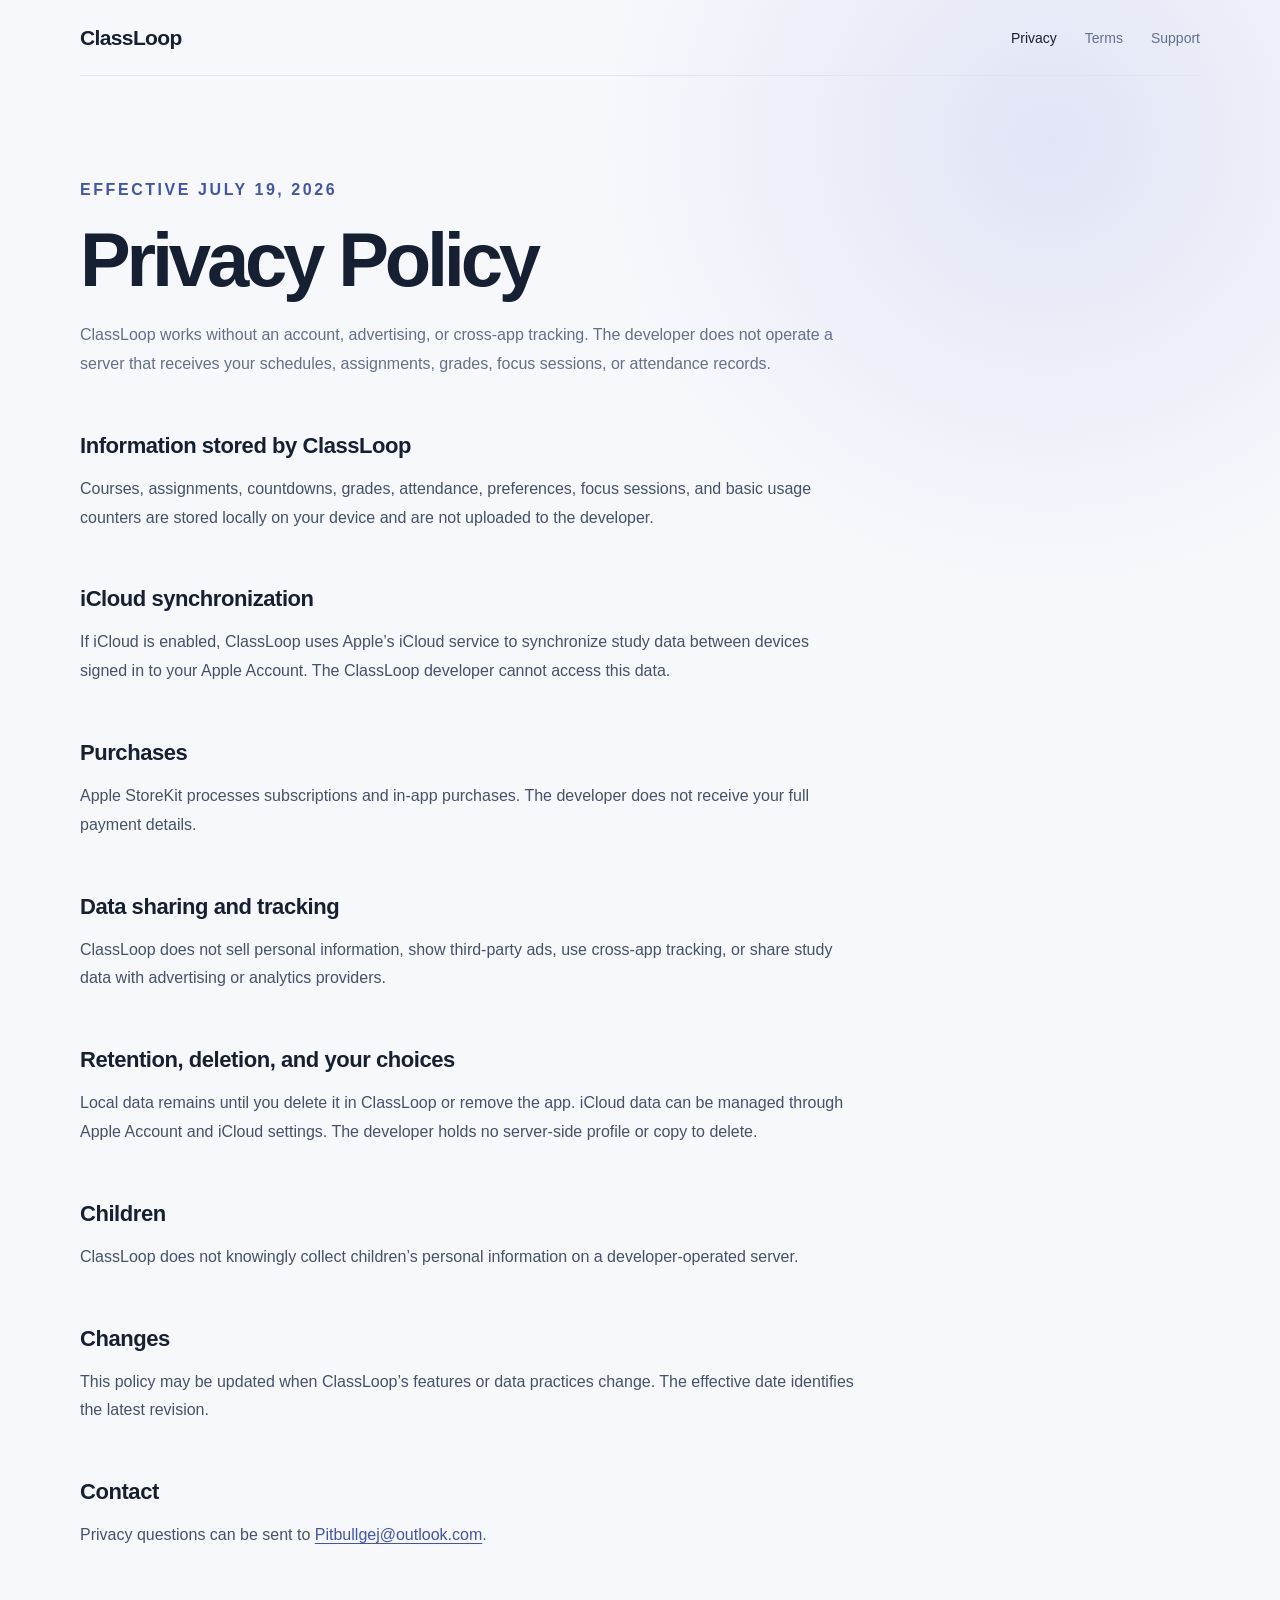
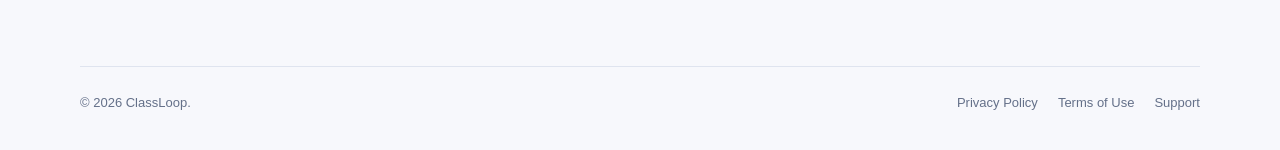
==== privacy/index.html @ 2d7bbf47 "Add ClassLoop privacy policy" ====
<!doctype html><html lang="en"><head><meta charset="utf-8"><meta name="viewport" content="width=device-width,initial-scale=1"><title>Privacy Policy · ClassLoop</title><link rel="stylesheet" href="/styles.css"></head><body><main class="shell"><header class="topbar"><a class="brand" href="/">ClassLoop</a><nav><a aria-current="page" href="/privacy/">Privacy</a><a href="/terms/">Terms</a><a href="/support/">Support</a></nav></header><article class="document"><p class="eyebrow">EFFECTIVE JULY 19, 2026</p><h1>Privacy Policy</h1><p class="summary">ClassLoop works without an account, advertising, or cross-app tracking. The developer does not operate a server that receives your schedules, assignments, grades, focus sessions, or attendance records.</p><h2>Information stored by ClassLoop</h2><p>Courses, assignments, countdowns, grades, attendance, preferences, focus sessions, and basic usage counters are stored locally on your device and are not uploaded to the developer.</p><h2>iCloud synchronization</h2><p>If iCloud is enabled, ClassLoop uses Apple’s iCloud service to synchronize study data between devices signed in to your Apple Account. The ClassLoop developer cannot access this data.</p><h2>Purchases</h2><p>Apple StoreKit processes subscriptions and in-app purchases. The developer does not receive your full payment details.</p><h2>Data sharing and tracking</h2><p>ClassLoop does not sell personal information, show third-party ads, use cross-app tracking, or share study data with advertising or analytics providers.</p><h2>Retention, deletion, and your choices</h2><p>Local data remains until you delete it in ClassLoop or remove the app. iCloud data can be managed through Apple Account and iCloud settings. The developer holds no server-side profile or copy to delete.</p><h2>Children</h2><p>ClassLoop does not knowingly collect children’s personal information on a developer-operated server.</p><h2>Changes</h2><p>This policy may be updated when ClassLoop’s features or data practices change. The effective date identifies the latest revision.</p><h2>Contact</h2><p>Privacy questions can be sent to <a href="mailto:Pitbullgej@outlook.com">Pitbullgej@outlook.com</a>.</p></article><footer><p>© 2026 ClassLoop.</p><div><a href="/privacy/">Privacy Policy</a><a href="/terms/">Terms of Use</a><a href="/support/">Support</a></div></footer></main></body></html>
---- styles.css ----
:root{--ink:#172032;--muted:#647089;--line:#dfe4ef;--paper:#f7f8fc;--card:#fff;--accent:#596dcc;--accent-dark:#4054b4}*{box-sizing:border-box}html{scroll-behavior:smooth}body{margin:0;color:var(--ink);background:radial-gradient(circle at 82% 8%,rgba(89,109,204,.14),transparent 28rem),var(--paper);font-family:-apple-system,BlinkMacSystemFont,"Segoe UI",sans-serif}a{color:inherit}.shell{width:min(1120px,calc(100% - 40px));margin:0 auto}.topbar{min-height:76px;display:flex;align-items:center;justify-content:space-between;border-bottom:1px solid var(--line)}.brand{font-size:21px;font-weight:720;letter-spacing:-.03em;text-decoration:none}nav{display:flex;gap:28px}nav a{color:var(--muted);font-size:14px;text-decoration:none}nav a:hover,nav a[aria-current=page]{color:var(--ink)}.hero{max-width:880px;padding:110px 0 92px}.eyebrow{color:var(--accent-dark);font-size:12px;font-weight:750;letter-spacing:.16em}h1{margin:18px 0 24px;font-size:clamp(48px,7vw,82px);line-height:.98;letter-spacing:-.055em}.lede,.summary{color:var(--muted);font-size:clamp(18px,2.2vw,23px);line-height:1.55}.lede{max-width:720px}.actions{display:flex;gap:12px;margin-top:38px}.actions a{padding:13px 18px;border-radius:12px;font-weight:650;text-decoration:none}.primary{color:#fff;background:var(--accent)}.primary:hover{background:var(--accent-dark)}.secondary{background:var(--card);border:1px solid var(--line)}.cards{display:grid;grid-template-columns:repeat(3,1fr);gap:16px;padding-bottom:90px}.cards article,.support-card{padding:28px;background:rgba(255,255,255,.86);border:1px solid var(--line);border-radius:20px;box-shadow:0 18px 60px rgba(27,39,76,.06)}.cards span{color:var(--accent-dark);font-size:12px;font-weight:750}.cards h2{margin:44px 0 10px;font-size:19px}.cards p{margin:0;color:var(--muted);line-height:1.6}.document{max-width:780px;padding:84px 0 100px}.document h1{font-size:clamp(48px,8vw,76px)}.document h2{margin:54px 0 12px;font-size:22px;letter-spacing:-.02em}.document p{font-size:16px;line-height:1.8}.document p:not(.eyebrow):not(.summary){color:#46516a}.document a{color:var(--accent-dark);text-underline-offset:3px}.document-separator{margin:58px 0;border:0;border-top:1px solid var(--line)}.support-card{display:flex;flex-direction:column;gap:7px;margin:42px 0 56px;text-decoration:none}.support-card span,.support-card small{color:var(--muted)}.support-card strong{color:var(--accent-dark);font-size:23px}.support-card small{margin-top:9px;line-height:1.5}footer{display:flex;justify-content:space-between;gap:24px;padding:28px 0 40px;border-top:1px solid var(--line);color:var(--muted);font-size:13px}footer p{margin:0}footer div{display:flex;gap:20px}footer a{text-decoration:none}@media(max-width:760px){.shell{width:min(100% - 28px,1120px)}.hero{padding:76px 0 64px}.cards{grid-template-columns:1fr;padding-bottom:64px}.cards h2{margin-top:24px}.document{padding:64px 0 76px}footer{flex-direction:column}footer div{flex-wrap:wrap}}
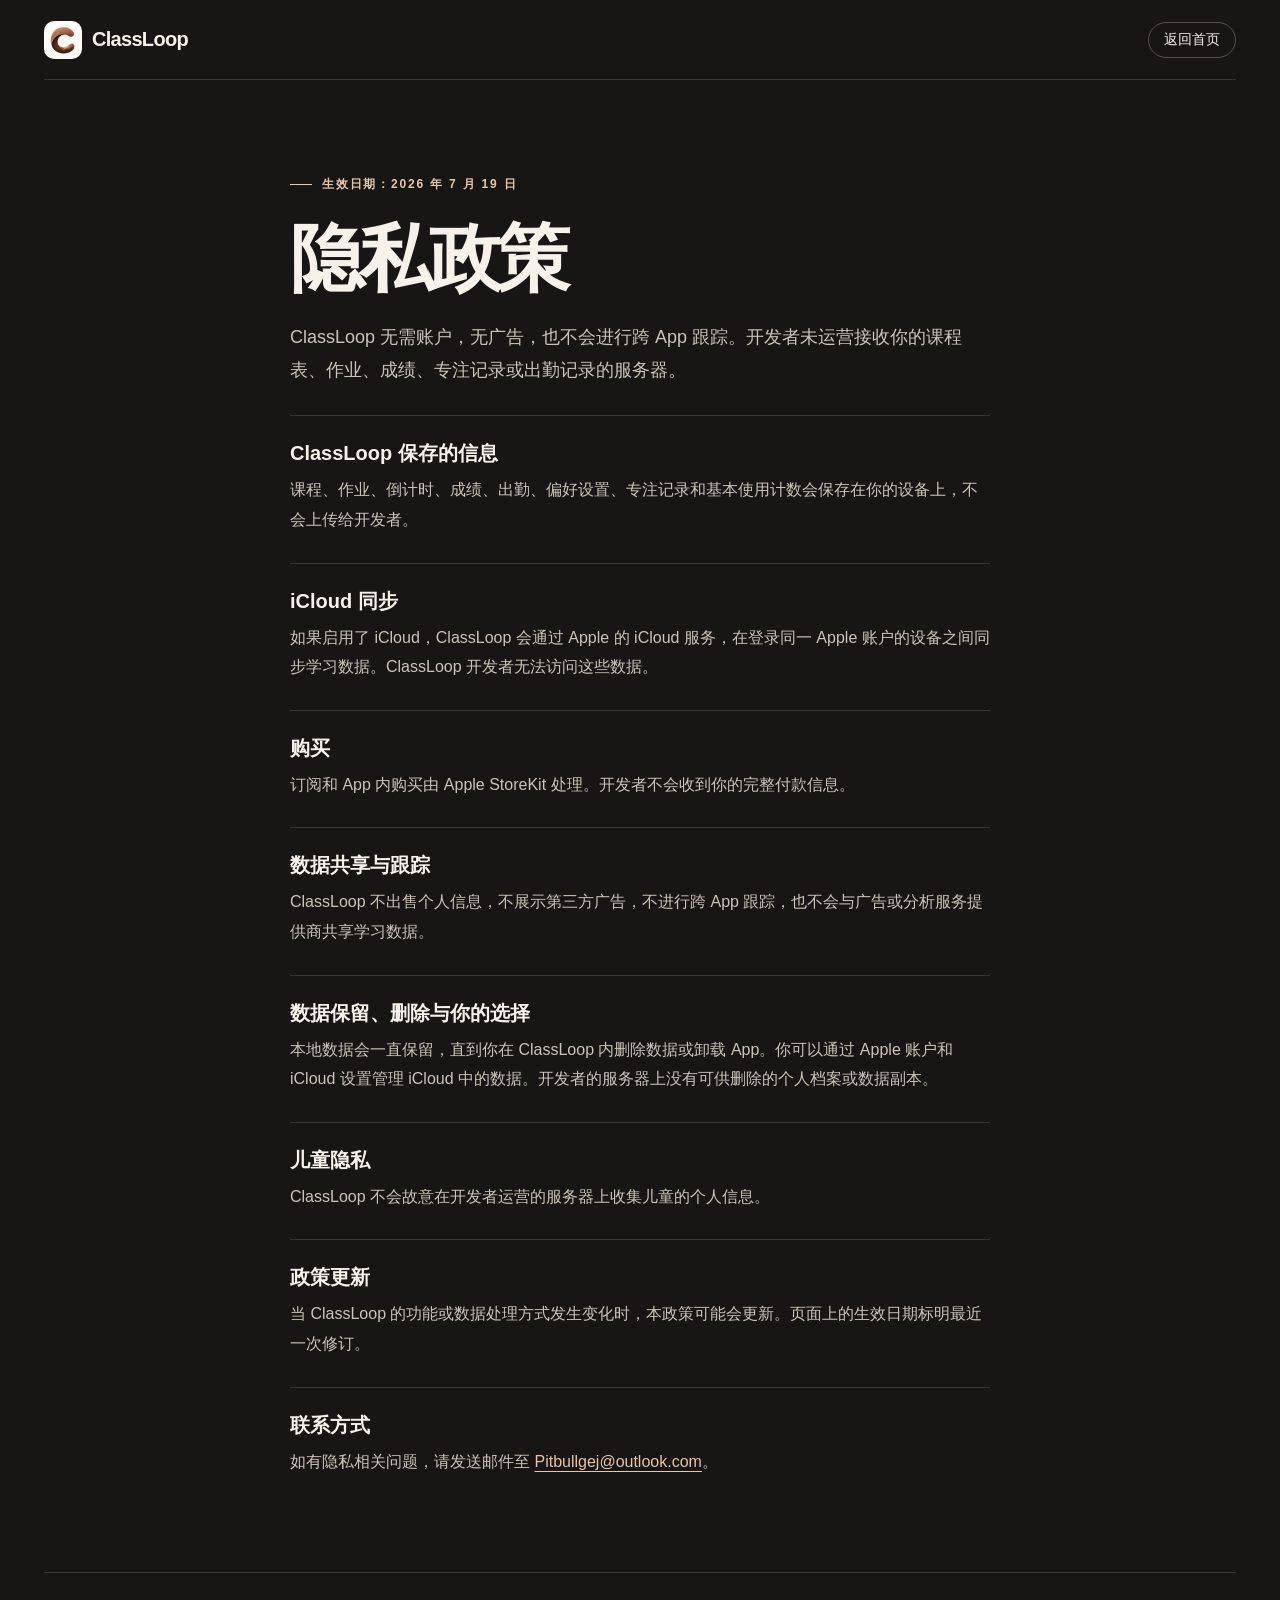
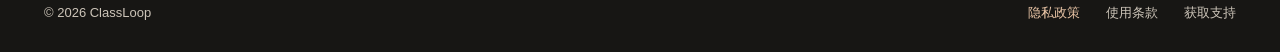
==== commit a2835a32: "Publish ClassLoop product homepage and localized support pages" ====
--- a/privacy/index.html
+++ b/privacy/index.html
@@ -1 +1,36 @@
-<!doctype html><html lang="en"><head><meta charset="utf-8"><meta name="viewport" content="width=device-width,initial-scale=1"><title>Privacy Policy · ClassLoop</title><link rel="stylesheet" href="/styles.css"></head><body><main class="shell"><header class="topbar"><a class="brand" href="/">ClassLoop</a><nav><a aria-current="page" href="/privacy/">Privacy</a><a href="/terms/">Terms</a><a href="/support/">Support</a></nav></header><article class="document"><p class="eyebrow">EFFECTIVE JULY 19, 2026</p><h1>Privacy Policy</h1><p class="summary">ClassLoop works without an account, advertising, or cross-app tracking. The developer does not operate a server that receives your schedules, assignments, grades, focus sessions, or attendance records.</p><h2>Information stored by ClassLoop</h2><p>Courses, assignments, countdowns, grades, attendance, preferences, focus sessions, and basic usage counters are stored locally on your device and are not uploaded to the developer.</p><h2>iCloud synchronization</h2><p>If iCloud is enabled, ClassLoop uses Apple’s iCloud service to synchronize study data between devices signed in to your Apple Account. The ClassLoop developer cannot access this data.</p><h2>Purchases</h2><p>Apple StoreKit processes subscriptions and in-app purchases. The developer does not receive your full payment details.</p><h2>Data sharing and tracking</h2><p>ClassLoop does not sell personal information, show third-party ads, use cross-app tracking, or share study data with advertising or analytics providers.</p><h2>Retention, deletion, and your choices</h2><p>Local data remains until you delete it in ClassLoop or remove the app. iCloud data can be managed through Apple Account and iCloud settings. The developer holds no server-side profile or copy to delete.</p><h2>Children</h2><p>ClassLoop does not knowingly collect children’s personal information on a developer-operated server.</p><h2>Changes</h2><p>This policy may be updated when ClassLoop’s features or data practices change. The effective date identifies the latest revision.</p><h2>Contact</h2><p>Privacy questions can be sent to <a href="mailto:Pitbullgej@outlook.com">Pitbullgej@outlook.com</a>.</p></article><footer><p>© 2026 ClassLoop.</p><div><a href="/privacy/">Privacy Policy</a><a href="/terms/">Terms of Use</a><a href="/support/">Support</a></div></footer></main></body></html>
+<!doctype html>
+<html lang="zh-CN">
+<head>
+  <meta charset="utf-8">
+  <meta name="viewport" content="width=device-width, initial-scale=1">
+  <meta name="theme-color" content="#171614">
+  <title>隐私政策 · ClassLoop</title>
+  <link rel="icon" href="../assets/icon.webp" type="image/webp">
+  <link rel="stylesheet" href="../home.css">
+</head>
+<body class="info-page">
+  <header class="bar wrap">
+    <a class="brand" href="../"><img src="../assets/icon.webp" width="38" height="38" alt="">ClassLoop</a>
+    <nav aria-label="主导航"><a class="nav-download" href="../">返回首页</a></nav>
+  </header>
+  <main class="wrap">
+    <article class="info-document">
+      <p class="eyebrow"><span></span>生效日期：2026 年 7 月 19 日</p>
+      <h1>隐私政策</h1>
+      <p class="info-lead">ClassLoop 无需账户，无广告，也不会进行跨 App 跟踪。开发者未运营接收你的课程表、作业、成绩、专注记录或出勤记录的服务器。</p>
+      <section><h2>ClassLoop 保存的信息</h2><p>课程、作业、倒计时、成绩、出勤、偏好设置、专注记录和基本使用计数会保存在你的设备上，不会上传给开发者。</p></section>
+      <section><h2>iCloud 同步</h2><p>如果启用了 iCloud，ClassLoop 会通过 Apple 的 iCloud 服务，在登录同一 Apple 账户的设备之间同步学习数据。ClassLoop 开发者无法访问这些数据。</p></section>
+      <section><h2>购买</h2><p>订阅和 App 内购买由 Apple StoreKit 处理。开发者不会收到你的完整付款信息。</p></section>
+      <section><h2>数据共享与跟踪</h2><p>ClassLoop 不出售个人信息，不展示第三方广告，不进行跨 App 跟踪，也不会与广告或分析服务提供商共享学习数据。</p></section>
+      <section><h2>数据保留、删除与你的选择</h2><p>本地数据会一直保留，直到你在 ClassLoop 内删除数据或卸载 App。你可以通过 Apple 账户和 iCloud 设置管理 iCloud 中的数据。开发者的服务器上没有可供删除的个人档案或数据副本。</p></section>
+      <section><h2>儿童隐私</h2><p>ClassLoop 不会故意在开发者运营的服务器上收集儿童的个人信息。</p></section>
+      <section><h2>政策更新</h2><p>当 ClassLoop 的功能或数据处理方式发生变化时，本政策可能会更新。页面上的生效日期标明最近一次修订。</p></section>
+      <section><h2>联系方式</h2><p>如有隐私相关问题，请发送邮件至 <a href="mailto:Pitbullgej@outlook.com">Pitbullgej@outlook.com</a>。</p></section>
+    </article>
+  </main>
+  <footer class="wrap footer">
+    <span>© 2026 ClassLoop</span>
+    <nav aria-label="页脚导航"><a href="../privacy/" aria-current="page">隐私政策</a><a href="../terms/">使用条款</a><a href="../support/">获取支持</a></nav>
+  </footer>
+</body>
+</html>
--- a/home.css
+++ b/home.css
@@ -0,0 +1,215 @@
+:root {
+  color-scheme: light;
+  --paper: #f5f4f0;
+  --ink: #24231f;
+  --muted: #625e56;
+  --line: #dcd8ce;
+  --accent: #795840;
+  font-family: -apple-system, BlinkMacSystemFont, "PingFang SC", "Microsoft YaHei", sans-serif;
+}
+*, *::before, *::after { box-sizing: border-box; }
+body { margin: 0; background: var(--paper); color: var(--ink); }
+a { color: inherit; text-decoration: none; }
+a:focus-visible { outline: 2px solid var(--accent); outline-offset: 5px; }
+.wrap { width: min(1200px, calc(100% - 88px)); margin-inline: auto; }
+.bar, .footer { display: flex; align-items: center; justify-content: space-between; gap: 18px; }
+.bar { min-height: 80px; border-bottom: 1px solid var(--line); }
+.brand, nav { display: flex; align-items: center; gap: 10px; }
+.brand { font-size: 20px; font-weight: 750; letter-spacing: -.035em; }
+.brand img { border-radius: 10px; }
+nav { gap: 26px; font-size: 14px; }
+nav a:hover { color: var(--accent); text-decoration: underline; text-underline-offset: 5px; }
+.nav-download { padding: 8px 15px; border: 1px solid var(--line); border-radius: 99px; }
+.hero { display: grid; grid-template-columns: .95fr 1.05fr; align-items: center; gap: clamp(32px, 7vw, 104px); padding-block: 54px 64px; }
+h1, h2, h3, p { margin: 0; }
+.eyebrow { display: flex; gap: 10px; align-items: center; color: var(--accent); font-size: 12px; font-weight: 650; letter-spacing: .15em; }
+.eyebrow span { width: 22px; height: 1px; background: currentColor; }
+h1 { margin-top: 25px; font-size: clamp(46px, 5.4vw, 79px); line-height: 1.12; letter-spacing: -.07em; font-weight: 730; }
+.period { color: var(--accent); }
+.lede { max-width: 25em; margin-top: 25px; color: var(--muted); font-size: 17px; line-height: 1.9; }
+.downloads { display: flex; align-items: center; flex-wrap: wrap; gap: 20px; margin-top: 33px; }
+.download { display: flex; align-items: center; gap: 11px; min-height: 57px; border-radius: 8px; padding: 10px 15px; background: var(--ink); color: #fff; font-size: 14px; font-weight: 650; }
+.download:hover { background: #49372c; }
+.coming { font-size: 13px; font-weight: 650; }
+.download small, .coming small { display: block; margin-top: 3px; font-size: 11px; font-weight: 500; }
+.download small { color: #e2ddd6; }
+.coming small { color: var(--muted); }
+.week { min-width: 0; margin: 0; }
+.device-stage { display: grid; place-items: center; padding: 40px 24px; border-radius: 20px; background: radial-gradient(ellipse at 47% 18%, #f4e9dc, #d7c6b5); }
+.week img { display: block; width: min(58%, 240px); height: auto; border: 5px solid #272421; border-radius: 29px; box-shadow: 0 24px 46px #4a31254d, 0 0 0 1px #fff5; }
+.week figcaption { margin-top: 12px; color: var(--muted); text-align: center; font-size: 11px; letter-spacing: .04em; }
+.features { padding-block: 62px 72px; border-top: 1px solid var(--line); }
+.section-heading h2 { margin-top: 14px; font-size: clamp(28px, 4vw, 49px); line-height: 1.2; letter-spacing: -.05em; }
+.details { display: grid; grid-template-columns: repeat(2, minmax(0, 1fr)); gap: 28px; margin-top: 27px; }
+.feature { border-top: 1px solid var(--line); padding: 19px 0 0; }
+.feature h3 { margin-block: 8px; font-size: clamp(18px, 2vw, 24px); }
+.feature p { max-width: 30em; color: var(--muted); line-height: 1.8; font-size: 14px; }
+.feature .number { color: var(--accent); font-size: 12px; font-weight: 650; }
+.footer { min-height: 80px; padding-block: 18px; border-top: 1px solid var(--line); color: var(--muted); font-size: 13px; }
+.footer nav { flex-wrap: wrap; font-size: inherit; }
+@media (max-width: 820px) {
+  .wrap { width: calc(100% - 56px); }
+  .hero { grid-template-columns: 1fr; gap: 30px; padding-block: 39px; }
+  .week { width: min(100%, 550px); }
+}
+@media (max-width: 480px) {
+  .wrap { width: calc(100% - 36px); }
+  .bar { min-height: 65px; gap: 8px; }
+  .brand { font-size: 18px; gap: 7px; }
+  .brand img { width: 29px; height: 29px; }
+  nav { gap: 12px; font-size: 13px; }
+  .nav-download { padding: 6px 8px; }
+  .device-stage { padding-block: 25px; }
+  .features { padding-block: 38px; }
+  .details { grid-template-columns: 1fr; }
+  .footer { align-items: flex-start; flex-direction: column; justify-content: center; }
+}
+
+body { background: #171614; color: #f6f2ea; }
+.bar { border-color: #393631; }
+.bar nav a:hover { color: #e9c5a6; }
+.nav-download { border-color: #59534b; }
+.hero { padding-block: 66px 73px; gap: clamp(35px, 7vw, 96px); }
+.hero .eyebrow, .period { color: #e9c5a6; }
+.hero h1 { font-size: clamp(48px, 6.7vw, 92px); font-weight: 720; line-height: 1.08; }
+.lede { color: #ccc4b8; }
+.download { color: #201d19; background: #f5ede1; border-radius: 11px; transition: background .25s, transform .25s; }
+.download:hover { background: #fff; transform: translateY(-2px); }
+.download small { color: #544b42; }
+.coming small, .week figcaption { color: #c7bcb0; }
+.device-stage {
+  position: relative;
+  display: block;
+  aspect-ratio: 1.13;
+  overflow: hidden;
+  isolation: isolate;
+  padding: 0;
+  background: radial-gradient(ellipse at 56% 83%, #b2947d 0%, #675346 56%, #372f29 100%);
+  border: 1px solid #736053;
+  border-radius: 22px;
+}
+.device-stage::before {
+  position: absolute;
+  inset: 0;
+  content: "";
+  pointer-events: none;
+  background: radial-gradient(ellipse at 48% 100%, #fff5dd52, transparent 68%);
+}
+.device-shot {
+  position: absolute;
+  top: 9%;
+  left: 17%;
+  width: 66%;
+  transform: translate3d(0, var(--shot-y, 0px), 0);
+}
+.week img {
+  width: 100%;
+  max-width: none;
+  border: 4px solid #272421;
+  border-radius: 26px;
+  box-shadow: 0 16px 48px #25170e80;
+}
+.week figcaption { text-align: left; }
+.features { background: var(--paper); color: var(--ink); padding-block: clamp(52px, 8vw, 104px); }
+.feature-layout { display: grid; grid-template-columns: minmax(0, .95fr) minmax(0, 1.05fr); align-items: center; gap: clamp(28px, 7vw, 100px); }
+.today-shot { margin: 0; background: #e9e5df; padding: 24px 20px 17px; border-radius: 20px; text-align: center; }
+.today-shot img { display: block; margin-inline: auto; width: min(52%, 204px); height: auto; border: 3px solid #272421; border-radius: 22px; }
+.today-shot figcaption { margin-top: 12px; font-size: 11px; color: var(--muted); }
+.details { display: grid; grid-template-columns: 1fr; gap: 16px; }
+.feature { padding-top: 13px; }
+.end-download { display: inline-flex; gap: 9px; margin-top: 24px; font-size: 14px; font-weight: 700; color: var(--accent); }
+.end-download:hover { text-decoration: underline; text-underline-offset: 5px; }
+.footer { border: 0; color: #ccc4b8; }
+
+@media (prefers-reduced-motion: no-preference) {
+  .intro > * { animation: arrive .7s cubic-bezier(.21,.72,.21,1) both; }
+  .intro h1 { animation-delay: .07s; }
+  .intro .lede { animation-delay: .14s; }
+  .intro .downloads { animation-delay: .21s; }
+  .week { animation: arrive .8s .09s cubic-bezier(.21,.72,.21,1) both; }
+  
+  .week img { animation: screen-arrive .95s .12s cubic-bezier(.16,1,.3,1) both; }
+  @keyframes screen-arrive { from { opacity: .35; transform: translateY(42px) scale(.96); } to { opacity: 1; transform: translateY(0) scale(1); } }
+  @keyframes arrive { from { opacity: 0; transform: translateY(15px); } to { opacity: 1; transform: translateY(0); } }
+
+  .feature-layout.in-view .today-shot, .feature-layout.in-view .feature-content { animation: arrive .7s cubic-bezier(.21,.72,.21,1) both; }
+  .feature-layout.in-view .feature-content { animation-delay: .08s; }
+}
+@media (max-width: 820px) {
+  .hero { gap: 23px; padding-block: 28px 32px; }
+  .hero h1 { margin-top: 15px; font-size: clamp(41px, 8vw, 65px); }
+  .lede { margin-top: 12px; font-size: 15px; line-height: 1.65; }
+  .downloads { margin-top: 17px; gap: 16px; }
+  .download { min-height: 49px; }
+  .device-stage { aspect-ratio: 1.27; }
+  .feature-layout { grid-template-columns: 1fr; }
+  .today-shot { order: 1; }
+}
+@media (prefers-reduced-motion: reduce) {
+  .download { transition: none; }
+  .download:hover, .device-shot { transform: none; }
+}
+
+.info-document {
+  max-width: 700px;
+  margin-inline: auto;
+  padding-block: clamp(46px, 8vw, 96px);
+}
+.info-document .eyebrow, .info-document a { color: #e9c5a6; }
+.info-document h1 { font-size: clamp(42px, 7vw, 74px); }
+.info-document p:not(.eyebrow) { color: #ccc4b8; line-height: 1.85; }
+.info-document .info-lead { margin-top: 20px; font-size: 18px; }
+.info-document section {
+  margin-top: 28px;
+  padding-top: 24px;
+  border-top: 1px solid #393631;
+}
+.info-document section h2 { margin-bottom: 8px; font-size: 20px; }
+.info-document section p + p { margin-top: 10px; }
+.info-document section a { text-decoration: underline; text-underline-offset: 4px; }
+.info-page .footer { border-top: 1px solid #393631; }
+.info-page .footer [aria-current="page"] { color: #e9c5a6; }
+.contact-card {
+  display: grid;
+  gap: 6px;
+  margin-top: 24px;
+  padding: 18px;
+  border: 1px solid #59534b;
+  border-radius: 11px;
+  background: #211e1a;
+  overflow-wrap: anywhere;
+}
+.contact-card:hover { border-color: #e9c5a6; }
+.contact-card small { color: #ccc4b8; }
+
+.pro {
+  padding-block: clamp(48px, 8vw, 92px);
+  border-bottom: 1px solid #393631;
+}
+.pro .eyebrow, .plan-cycle, .pro-note a { color: #e9c5a6; }
+.pro-lead, .pro-note, .pro-plans article > p:last-child { color: #ccc4b8; line-height: 1.75; }
+.pro-lead { margin-top: 14px; }
+.pro-plans {
+  display: grid;
+  grid-template-columns: repeat(3, minmax(0, 1fr));
+  gap: 12px;
+  margin-top: 26px;
+}
+.pro-plans article {
+  padding: 21px;
+  border: 1px solid #4b4036;
+  border-radius: 12px;
+  background: #211e1a;
+}
+.plan-cycle { margin-bottom: 10px; font-size: 12px; }
+.pro-plans h3 { margin-bottom: 7px; font-size: 22px; }
+.pro-plans article > p:last-child, .pro-note { font-size: 14px; }
+.pro-note { margin-top: 17px; }
+.pro-note a { text-decoration: underline; text-underline-offset: 4px; }
+.pro-download { display: inline-flex; margin-top: 20px; }
+@media (max-width: 640px) {
+  .pro-plans { grid-template-columns: 1fr; }
+}
+@media (max-width: 360px) {
+  .bar nav { gap: 8px; }
+}
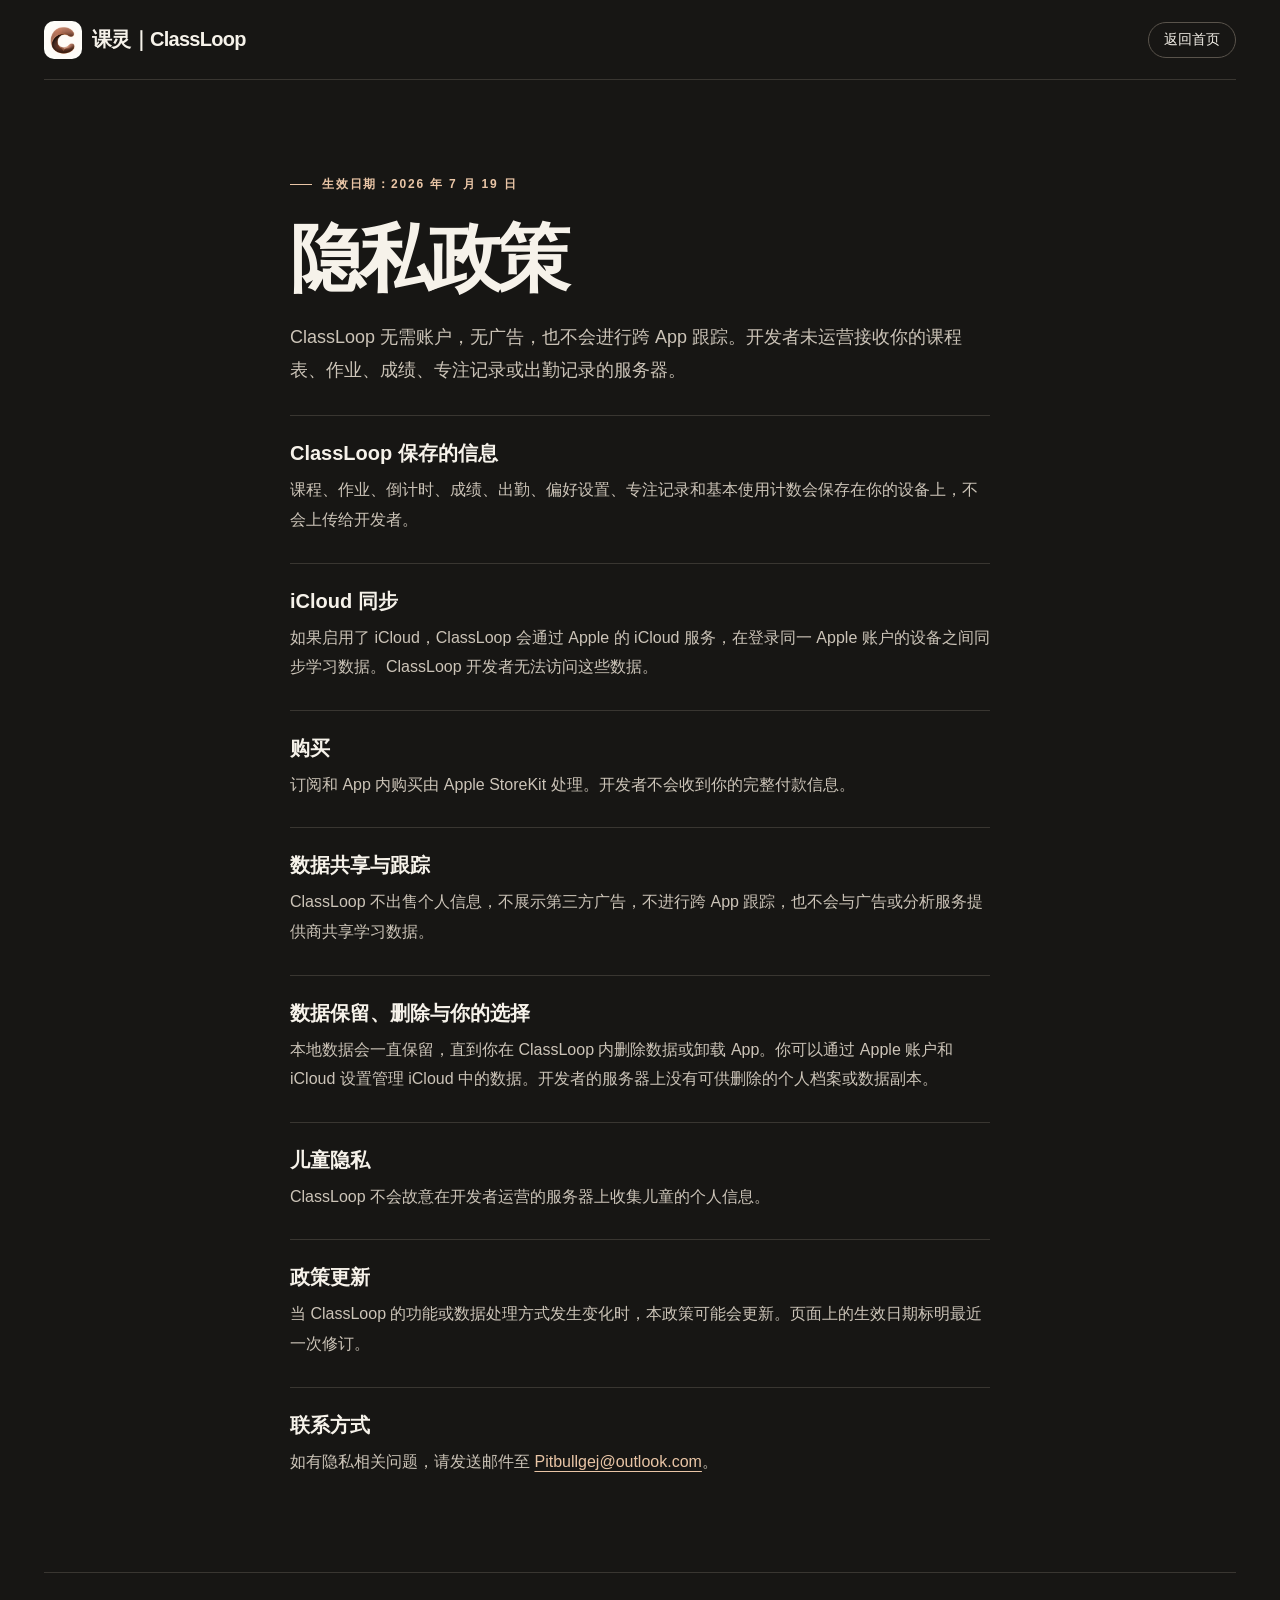
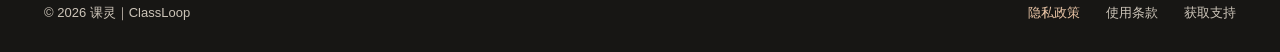
==== commit 36f62d86: "Update ClassLoop branding and feature showcase" ====
--- a/privacy/index.html
+++ b/privacy/index.html
@@ -4,13 +4,13 @@
   <meta charset="utf-8">
   <meta name="viewport" content="width=device-width, initial-scale=1">
   <meta name="theme-color" content="#171614">
-  <title>隐私政策 · ClassLoop</title>
+  <title>隐私政策 · 课灵｜ClassLoop</title>
   <link rel="icon" href="../assets/icon.webp" type="image/webp">
   <link rel="stylesheet" href="../home.css">
 </head>
 <body class="info-page">
   <header class="bar wrap">
-    <a class="brand" href="../"><img src="../assets/icon.webp" width="38" height="38" alt="">ClassLoop</a>
+    <a class="brand" href="../"><img src="../assets/icon.webp" width="38" height="38" alt="">课灵｜ClassLoop</a>
     <nav aria-label="主导航"><a class="nav-download" href="../">返回首页</a></nav>
   </header>
   <main class="wrap">
@@ -29,7 +29,7 @@
     </article>
   </main>
   <footer class="wrap footer">
-    <span>© 2026 ClassLoop</span>
+    <span>© 2026 课灵｜ClassLoop</span>
     <nav aria-label="页脚导航"><a href="../privacy/" aria-current="page">隐私政策</a><a href="../terms/">使用条款</a><a href="../support/">获取支持</a></nav>
   </footer>
 </body>
--- a/home.css
+++ b/home.css
@@ -122,17 +122,17 @@
 .footer { border: 0; color: #ccc4b8; }
 
 @media (prefers-reduced-motion: no-preference) {
-  .intro > * { animation: arrive .7s cubic-bezier(.21,.72,.21,1) both; }
+  .intro > * { animation: arrive .82s cubic-bezier(.21,.72,.21,1) both; }
   .intro h1 { animation-delay: .07s; }
   .intro .lede { animation-delay: .14s; }
   .intro .downloads { animation-delay: .21s; }
-  .week { animation: arrive .8s .09s cubic-bezier(.21,.72,.21,1) both; }
+  .week { animation: arrive .92s .09s cubic-bezier(.21,.72,.21,1) both; }
   
-  .week img { animation: screen-arrive .95s .12s cubic-bezier(.16,1,.3,1) both; }
+  .week img { animation: screen-arrive 1.08s .12s cubic-bezier(.16,1,.3,1) both; }
   @keyframes screen-arrive { from { opacity: .35; transform: translateY(42px) scale(.96); } to { opacity: 1; transform: translateY(0) scale(1); } }
   @keyframes arrive { from { opacity: 0; transform: translateY(15px); } to { opacity: 1; transform: translateY(0); } }
 
-  .feature-layout.in-view .today-shot, .feature-layout.in-view .feature-content { animation: arrive .7s cubic-bezier(.21,.72,.21,1) both; }
+  .feature-layout.in-view .today-shot, .feature-layout.in-view .feature-content { animation: arrive .82s cubic-bezier(.21,.72,.21,1) both; }
   .feature-layout.in-view .feature-content { animation-delay: .08s; }
 }
 @media (max-width: 820px) {
@@ -213,3 +213,149 @@
 @media (max-width: 360px) {
   .bar nav { gap: 8px; }
 }
+
+.features-heading { margin-bottom: clamp(24px, 5vw, 52px); }
+.features-heading > p:last-child {
+  margin-top: 16px;
+  color: var(--muted);
+  line-height: 1.75;
+}
+.feature-showcase {
+  grid-template-columns: repeat(2, minmax(0, 1fr));
+  align-items: stretch;
+  gap: 16px;
+}
+.showcase-card {
+  display: grid;
+  grid-template-rows: 1fr auto;
+  overflow: hidden;
+  border-radius: 18px;
+  border: 1px solid #ddd4c6;
+  background: #ede5d8;
+}
+.today-showcase { background: #e8e7e3; border-color: #d9d7d0; }
+.showcase-copy { padding: clamp(21px, 4vw, 38px); }
+.showcase-copy h3, .study-routine h3 { margin-block: 9px; font-size: clamp(22px, 3vw, 34px); }
+.showcase-copy > p:last-of-type, .study-routine article > p:last-child { color: var(--muted); line-height: 1.75; }
+.features .number { font-size: 12px; font-weight: 650; color: var(--accent); }
+.feature-tags {
+  display: flex;
+  flex-wrap: wrap;
+  gap: 6px;
+  padding: 0;
+  margin: 16px 0 0;
+  list-style: none;
+}
+.feature-tags li {
+  border: 1px solid #33271830;
+  border-radius: 999px;
+  padding: 5px 9px;
+  font-size: 12px;
+}
+.showcase-shot {
+  display: grid;
+  grid-template-rows: minmax(0, 1fr) auto;
+  height: clamp(240px, 36vw, 410px);
+  justify-items: center;
+  overflow: hidden;
+  margin: 0;
+  padding-inline: 18px;
+}
+.showcase-shot img {
+  display: block;
+  width: min(68%, 315px);
+  height: auto;
+  border: 4px solid #272421;
+  border-radius: 25px;
+  box-shadow: 0 15px 32px #36281b38;
+}
+.showcase-shot figcaption {
+  z-index: 1;
+  width: calc(100% + 36px);
+  padding: 8px;
+  background: #2b2621;
+  color: #f6f2ea;
+  text-align: center;
+  font-size: 11px;
+}
+.study-routine {
+  display: grid;
+  grid-template-columns: repeat(2, minmax(0, 1fr));
+  gap: 24px;
+  margin-top: 30px;
+}
+.study-routine article { padding-top: 15px; border-top: 1px solid var(--line); }
+@media (max-width: 680px) {
+  .feature-showcase, .study-routine { grid-template-columns: 1fr; }
+}
+@media (prefers-reduced-motion: no-preference) {
+  .feature-showcase.in-view .showcase-card { animation: arrive .82s cubic-bezier(.21,.72,.21,1) both; }
+  .feature-showcase.in-view .showcase-card:nth-child(2) { animation-delay: .08s; }
+}
+
+.brand { white-space: nowrap; }
+@media (max-width: 480px) {
+  .brand { font-size: 16px; }
+}
+@media (max-width: 360px) {
+  .brand img { width: 24px; height: 24px; }
+  .bar nav { font-size: 12px; }
+}
+
+.study-routine { gap: 16px; margin-top: 16px; }
+.study-routine .routine-card {
+  display: grid;
+  grid-template-rows: auto auto 1fr auto;
+  padding: clamp(21px, 4vw, 38px);
+  border: 1px solid #ded5c8;
+  border-radius: 18px;
+  background: #eee6da;
+}
+.routine-card > h3 + p { color: var(--muted); line-height: 1.75; }
+.routine-example {
+  margin-top: 22px;
+  padding: 15px;
+  border: 1px solid #ded4c5;
+  border-radius: 12px;
+  background: #faf7f1;
+}
+.example-label {
+  display: flex;
+  align-items: center;
+  justify-content: space-between;
+  gap: 8px;
+  color: var(--accent);
+  font-size: 12px;
+  font-weight: 650;
+}
+.example-label span { font-weight: 500; }
+.deadline-list { list-style: none; padding: 0; margin: 9px 0 0; }
+.deadline-list li {
+  display: grid;
+  grid-template-columns: 8px minmax(0, 1fr) auto;
+  gap: 9px;
+  align-items: center;
+  padding-block: 8px;
+  border-top: 1px solid #e9e0d4;
+  font-size: 13px;
+}
+.deadline-list li:last-child { padding-bottom: 0; }
+.deadline-dot { width: 6px; height: 6px; border-radius: 50%; background: #936b51; }
+.deadline-day { color: var(--muted); }
+.study-routine .focus-story { background: #29241e; border-color: #483b31; color: #f6f2ea; }
+.focus-story .number, .focus-example .example-label { color: #e9c5a6; }
+.focus-story > h3 + p, .focus-session p { color: #d1c5b8; }
+.focus-example { background: #332c25; border-color: #524538; }
+.focus-session { display: flex; align-items: center; gap: 14px; margin-top: 12px; font-size: 14px; }
+.focus-session p { margin-top: 4px; line-height: 1.5; font-size: 12px; }
+.focus-ring {
+  display: grid;
+  flex: 0 0 70px;
+  height: 70px;
+  align-content: center;
+  justify-items: center;
+  border: 2px solid #e9c5a6;
+  border-radius: 50%;
+}
+.focus-ring strong { font-size: 23px; line-height: 1.1; }
+.focus-ring span { color: #d1c5b8; font-size: 10px; }
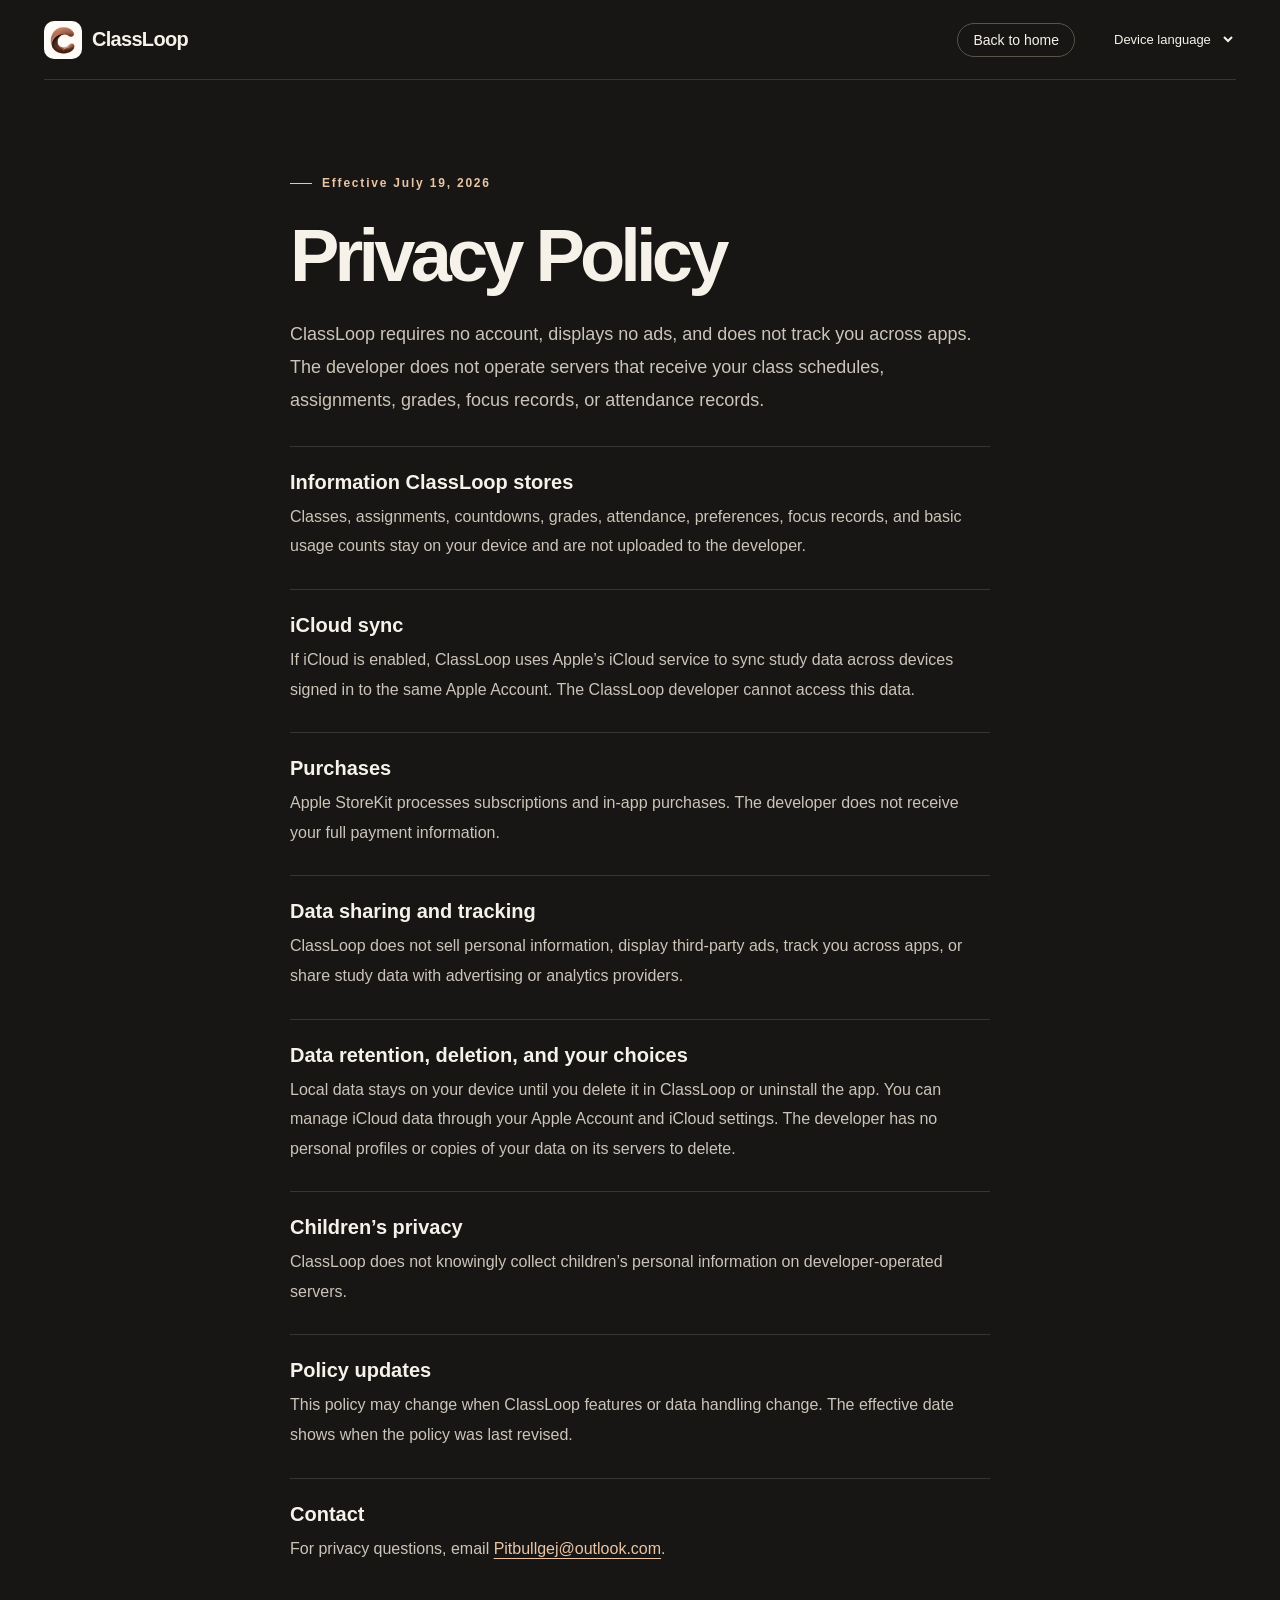
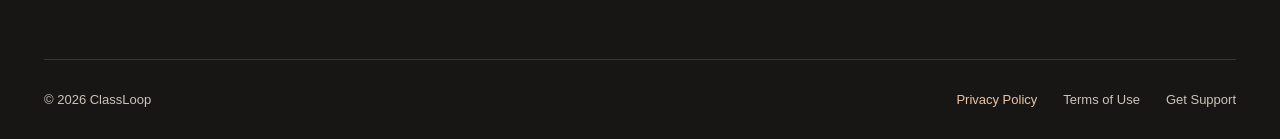
==== commit 38943559: "Publish multilingual ClassLoop learning assistant website" ====
--- a/privacy/index.html
+++ b/privacy/index.html
@@ -7,11 +7,15 @@
   <title>隐私政策 · 课灵｜ClassLoop</title>
   <link rel="icon" href="../assets/icon.webp" type="image/webp">
   <link rel="stylesheet" href="../home.css">
+  <link rel="stylesheet" href="../language.css">
+  <script src="../language.js" data-page="privacy/index.html"></script>
 </head>
 <body class="info-page">
   <header class="bar wrap">
-    <a class="brand" href="../"><img src="../assets/icon.webp" width="38" height="38" alt="">课灵｜ClassLoop</a>
-    <nav aria-label="主导航"><a class="nav-download" href="../">返回首页</a></nav>
+    <a class="brand" href="../index.html"><img src="../assets/icon.webp" width="38" height="38" alt="">课灵｜ClassLoop</a>
+    <nav aria-label="主导航"><a class="nav-download" href="../index.html">返回首页</a>
+      <label class="language-switch" hidden><select aria-label="网站语言"><option value="auto">跟随设备</option><option value="zh-CN" lang="zh-CN">简体中文</option><option value="zh-Hant" lang="zh-Hant">繁體中文</option><option value="en" lang="en">English</option></select></label>
+    </nav>
   </header>
   <main class="wrap">
     <article class="info-document">
@@ -30,7 +34,7 @@
   </main>
   <footer class="wrap footer">
     <span>© 2026 课灵｜ClassLoop</span>
-    <nav aria-label="页脚导航"><a href="../privacy/" aria-current="page">隐私政策</a><a href="../terms/">使用条款</a><a href="../support/">获取支持</a></nav>
+    <nav aria-label="页脚导航"><a href="index.html" aria-current="page">隐私政策</a><a href="../terms/index.html">使用条款</a><a href="../support/index.html">获取支持</a></nav>
   </footer>
 </body>
 </html>
--- a/language.css
+++ b/language.css
@@ -0,0 +1,24 @@
+.language-switch select {
+  max-width: 10rem;
+  padding: 5px 9px;
+  border: 0;
+  color-scheme: dark;
+  color: #f6f2ea;
+  background: transparent;
+  font: inherit;
+  font-size: 13px;
+}
+.language-switch select:focus { outline: none; }
+.language-switch select:focus-visible {
+  color: #e9c5a6;
+  text-decoration: underline;
+  text-underline-offset: 4px;
+}
+html[lang="en"] h1 { letter-spacing: -.065em; }
+html[lang="en"] .hero h1 em { white-space: normal; }
+html[lang="en"] .hero h1 { font-size: clamp(42px, 5.8vw, 83px); }
+@media (max-width: 650px) {
+  .header, .bar { align-items: flex-start; flex-direction: column; gap: 9px; padding-block: 11px; }
+  .header nav, .bar nav { width: 100%; flex-wrap: wrap; gap: 6px 12px; }
+  .language-switch select { font-size: 12px; }
+}
